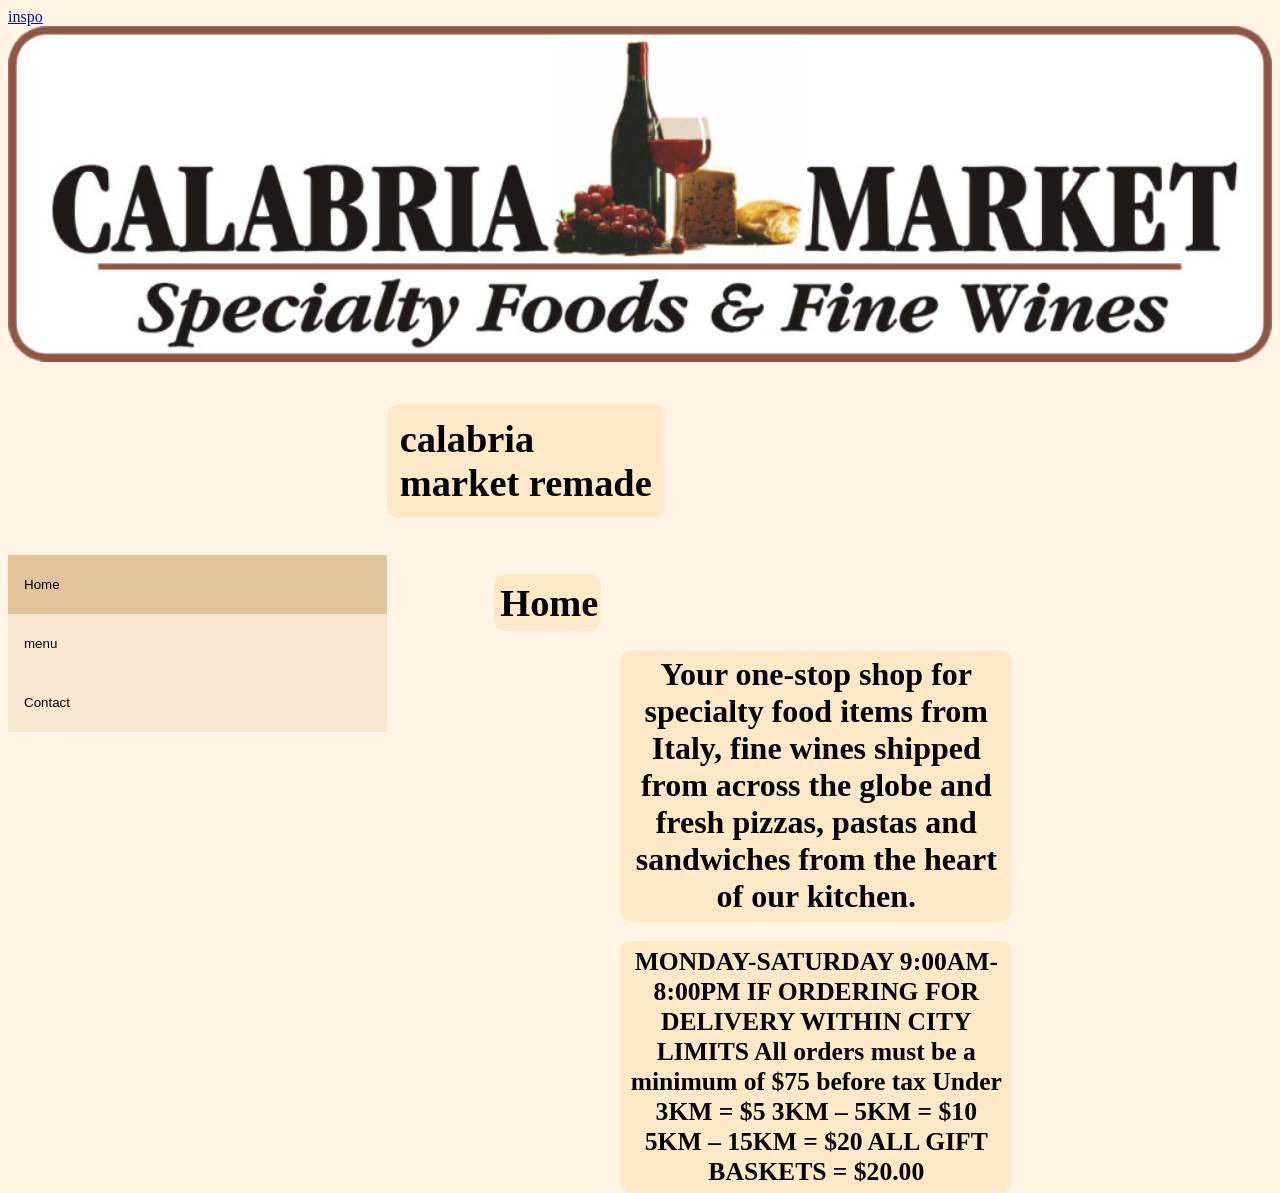
==== index.html @ 01f6b1de "made the nav" ====
<!doctype html>
<html lang="en">
  <head>
    <meta charset="UTF-8" />
    <meta name="viewport" content="width=device-width, initial-scale=1.0" />
    <title>Document</title>
    <link rel="stylesheet" href="css/main.css" />
    <script>
      function openCity(evt, cityName) {
        var i, tabcontent, tablinks;

        tabcontent = document.getElementsByClassName("tabcontent");
        for (i = 0; i < tabcontent.length; i++) {
          tabcontent[i].style.display = "none";
        }

        tablinks = document.getElementsByClassName("tablinks");
        for (i = 0; i < tablinks.length; i++) {
          tablinks[i].className = tablinks[i].className.replace(" active", "");
        }

        document.getElementById(cityName).style.display = "block";
        evt.currentTarget.className += " active";
      }

      window.onload = function () {
        document.querySelector(".tablinks").click();
      };
    </script>
  </head>
  <body>
    <nav><a href="https://calabriamarket.ca/">inspo</a></nav>

    <header>
      <img src="images/calabria-logo.webp" width="100%" />
      <h1 id="titel">calabria market remade</h1>
    </header>
    <nav>
      <div class="tab">
        <button class="tablinks" onclick="openCity(event, 'home')">Home</button>
        <button class="tablinks" onclick="openCity(event, 'menu')">menu</button>
        <button class="tablinks" onclick="openCity(event, 'contact')">
          Contact
        </button>
      </div>
    </nav>

    <section id="home" class="tabcontent">
      <h1>Home</h1>
      <h2>
        Your one-stop shop for specialty food items from Italy, fine wines
        shipped from across the globe and fresh pizzas, pastas and sandwiches
        from the heart of our kitchen.
      </h2>

      <div>
        <h3>
          MONDAY-SATURDAY 9:00AM-8:00PM IF ORDERING FOR DELIVERY WITHIN CITY
          LIMITS All orders must be a minimum of $75 before tax Under 3KM = $5
          3KM – 5KM = $10 5KM – 15KM = $20 ALL GIFT BASKETS = $20.00
        </h3>
      </div>
    </section>

    <section id="menu" class="tabcontent">
      <h2>menu</h2>
      <p>blblbl</p>
    </section>

    <section id="contact" class="tabcontent">
      <h2>the text under this text is a lie</h2>
      <p>blblblbl</p>
    </section>
  </body>
</html>
---- css/main.css ----
body {
  background-color: rgb(254, 244, 228);
}

h1 {
  background-color: rgb(255, 232, 200);
  border-radius: 12px;
  display: flex;
  font-size: 2.4em;
  margin: 3%;
  padding: 1%;
  width: 15%;
  margin-left: 15%;
}
#titel {
  margin-left: 30%;
  width: 20%;
  display: flex;
}
h2 {
  background-color: rgb(255, 232, 200);
  border-radius: 12px;
  display: flex;
  font-size: 2em;
  margin: 3%;
  padding: 1%;
  width: 60%;
  text-align: center;
  margin-left: 35%;
}

p {
  background-color: rgb(255, 232, 200);
  border-radius: 12px;
  display: flex;
  font-size: 1.2em;
  margin: 3%;
  padding: 1%;
  width: 60%;
  text-align: center;
  margin-left: 35%;
}

h3 {
  background-color: rgb(255, 232, 200);
  border-radius: 12px;
  display: flex;
  font-size: 1.6em;
  margin: 3%;
  padding: 1%;
  width: 60%;
  text-align: center;
  margin-left: 35%;
}

footer {
  background-color: rgb(255, 221, 174);
}

.tab {
  float: left;
  background-color: rgb(254, 244, 228);
  width: 30%;
  height: 300px;
}

.tab button {
  background-color: rgb(249, 232, 208);
  color: rgb(0, 0, 0);
  padding: 22px 16px;
  width: 100%;
  border: none;
  outline: none;
  text-align: left;
  cursor: pointer;
  transition: 0.5s;
}

.tab button:hover {
  background-color: rgb(243, 216, 181);
}

.tab button.active {
  background-color: rgb(226, 196, 156);
}

.tabcontent {
  float: left;
  padding: 0px 12px;
  width: 50%;
  height: 300px;
  display: none;
}
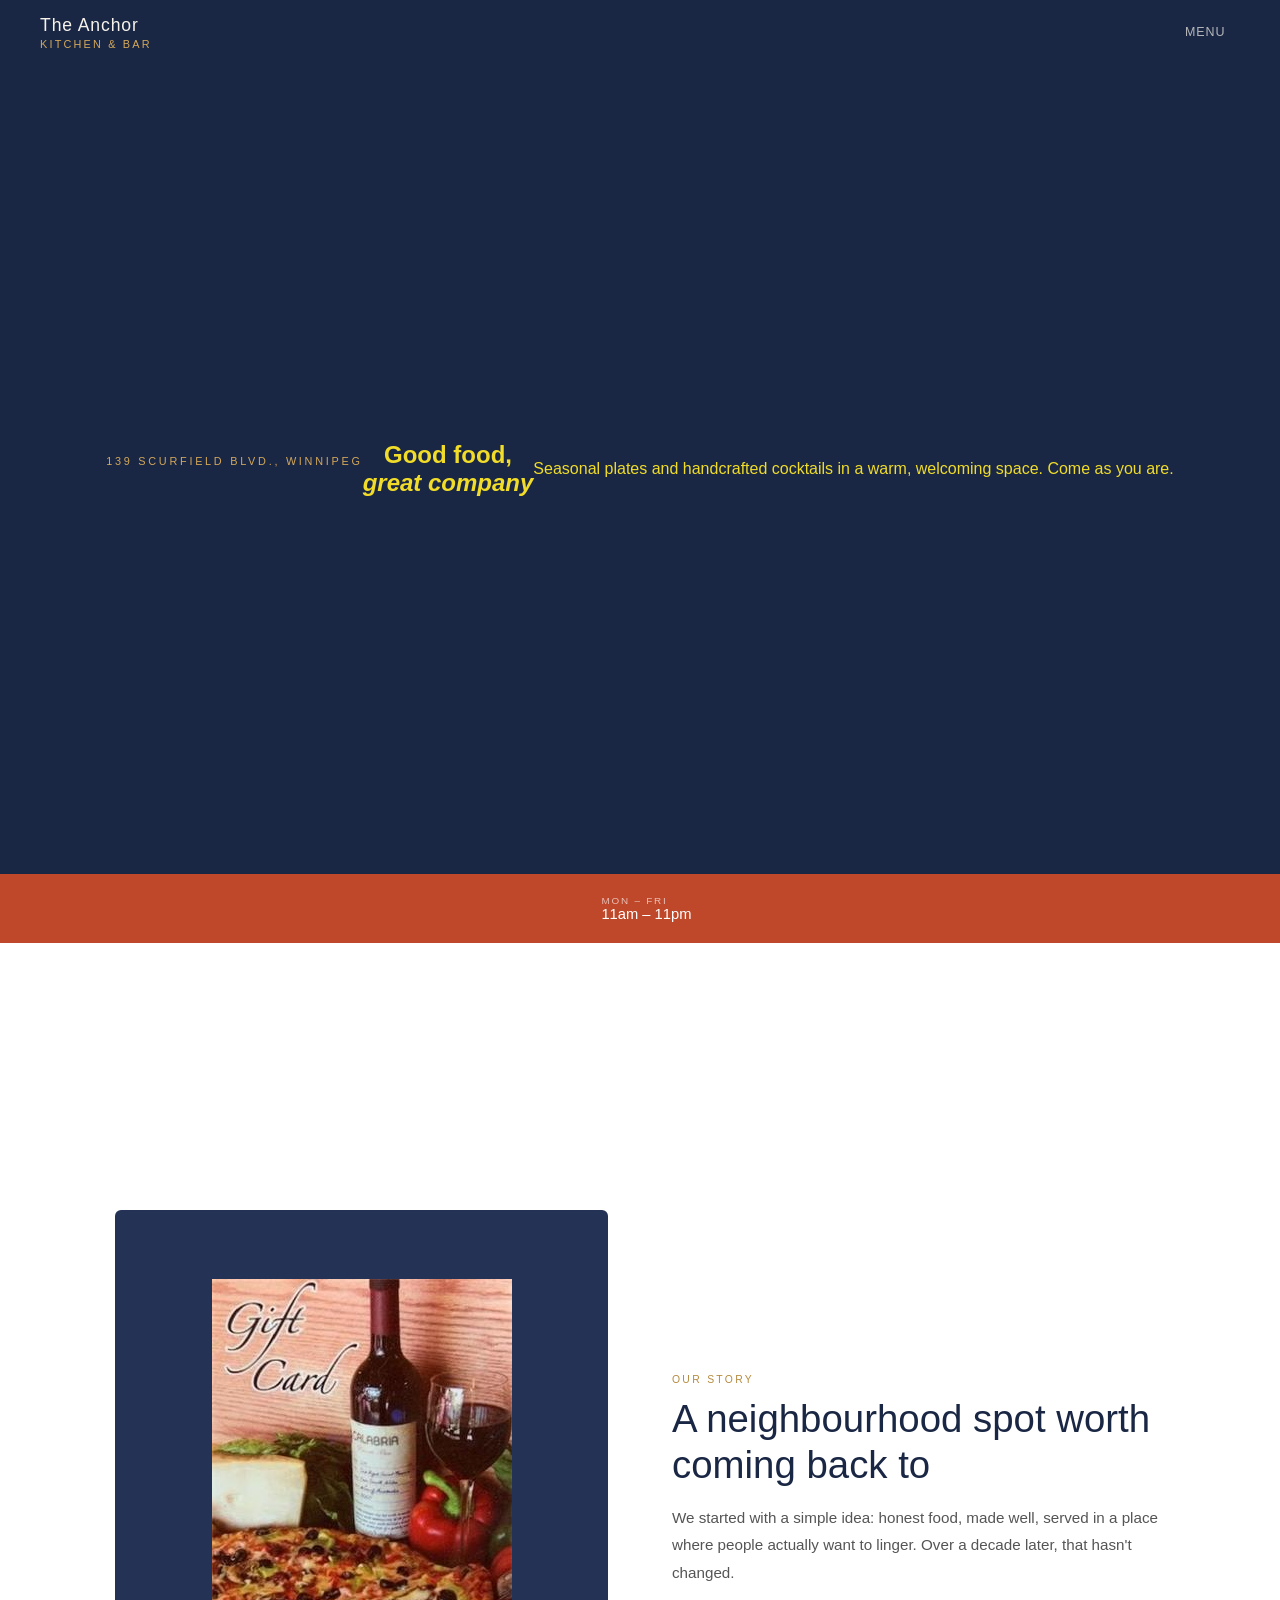
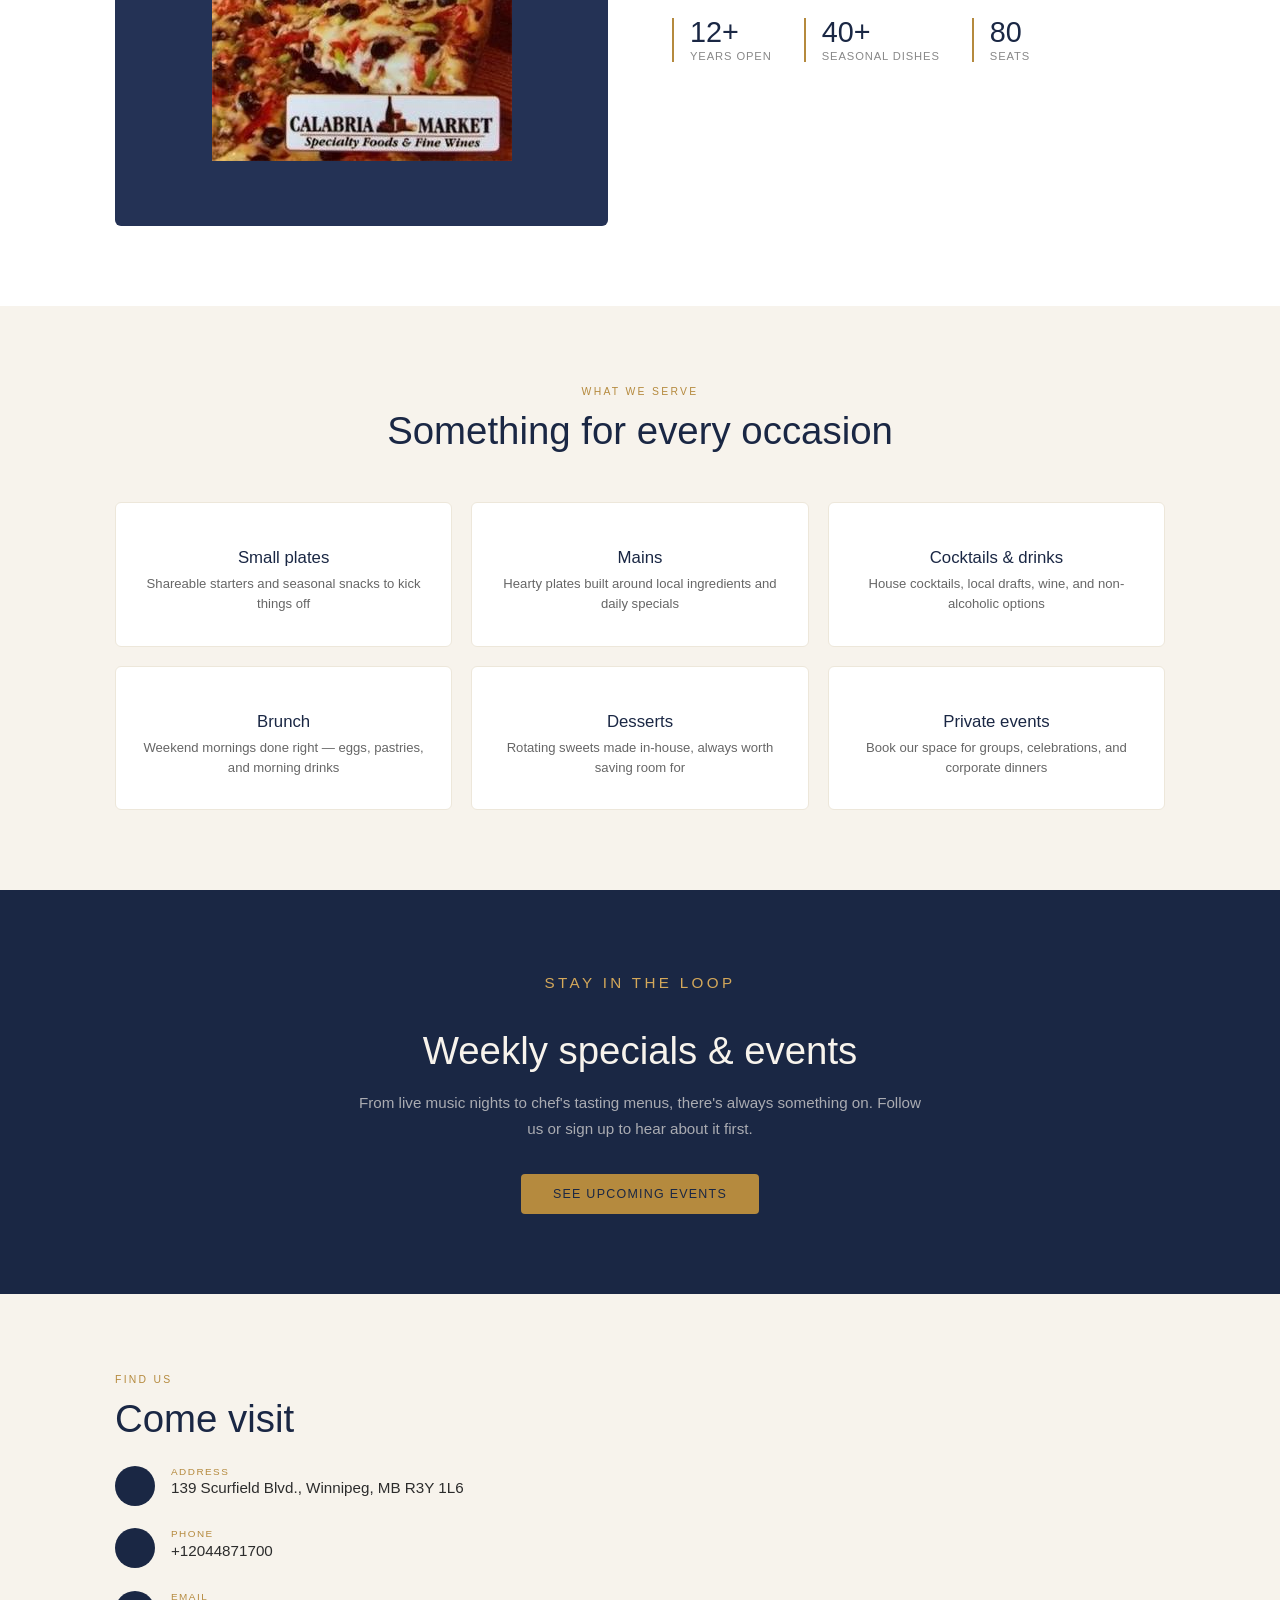
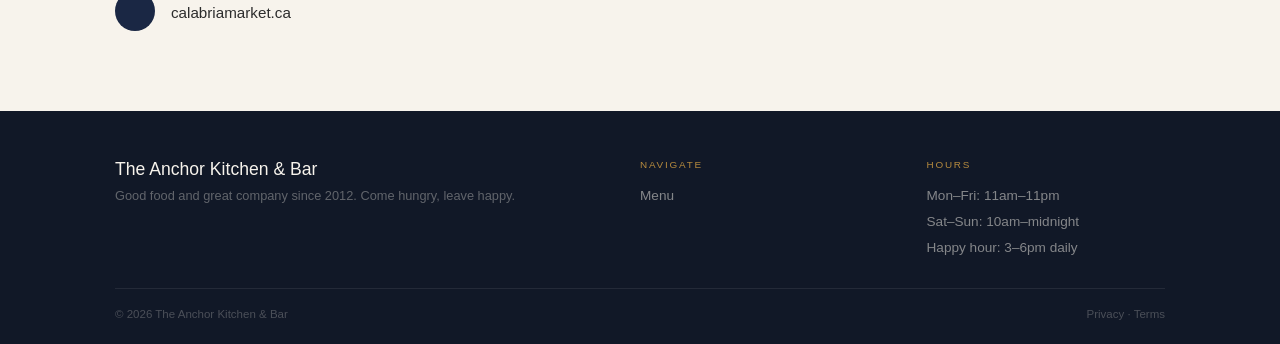
==== commit a33b6be9: "15-06-2026" ====
--- a/index.html
+++ b/index.html
@@ -1,75 +1,181 @@
-<!doctype html>
+<!DOCTYPE html>
 <html lang="en">
-  <head>
-    <meta charset="UTF-8" />
-    <meta name="viewport" content="width=device-width, initial-scale=1.0" />
-    <title>Document</title>
-    <link rel="stylesheet" href="css/main.css" />
-    <script>
-      function openCity(evt, cityName) {
-        var i, tabcontent, tablinks;
+<head>
+<meta charset="UTF-8">
+<meta name="viewport" content="width=device-width, initial-scale=1.0">
+<title>The Anchor Kitchen & Bar</title>
+<link rel="stylesheet" href="css/main.css" />
+</head>
+<body>
 
-        tabcontent = document.getElementsByClassName("tabcontent");
-        for (i = 0; i < tabcontent.length; i++) {
-          tabcontent[i].style.display = "none";
-        }
+<nav>
+  <div class="nav-brand">
+    The Anchor
+    <span>Kitchen & Bar</span>
+  </div>
+  <ul class="nav-links">
+    <li><a href="menu.html">Menu</a></li>
+  </ul>
+</nav>
 
-        tablinks = document.getElementsByClassName("tablinks");
-        for (i = 0; i < tablinks.length; i++) {
-          tablinks[i].className = tablinks[i].className.replace(" active", "");
-        }
+<section class="title" style="color: #f0dc29; text-align: center;">
+    <p class="titel-tag">139 Scurfield Blvd., Winnipeg</p>
+    <h1>Good food,<br><em>great company</em></h1>
+    <p>Seasonal plates and handcrafted cocktails in a warm, welcoming space. Come as you are.</p>
+</section>
 
-        document.getElementById(cityName).style.display = "block";
-        evt.currentTarget.className += " active";
-      }
+<section class="hours-strip">
+  <div class="hours-item">
+    <i class="ti ti-clock"></i>
+    <div>
+      <div class="label">Mon – Fri</div>
+      <div class="val">11am – 11pm</div>
+    </div>
+  </section>
 
-      window.onload = function () {
-        document.querySelector(".tablinks").click();
-      };
-    </script>
-  </head>
-  <body>
-    <nav><a href="https://calabriamarket.ca/">inspo</a></nav>
+  <section class="hours-item">
+    <i class="ti ti-clock"></i>
+    <div>
+      <div class="label">Sat – Sun</div>
+      <div class="val">10am – midnight</div>
+    </div>
+  </div>
+  <div class="hours-item">
+    <i class="ti ti-phone"></i>
+    <div>
+      <div class="label">Reservations</div>
+      <div class="val">(204) 555-0192</div>
+    </div>
+  </div>
+</section>
 
-    <header>
-      <img src="images/calabria-logo.webp" width="100%" />
-      <h1 id="titel">calabria market remade</h1>
-    </header>
-    <nav>
-      <div class="tab">
-        <button class="tablinks" onclick="openCity(event, 'home')">Home</button>
-        <button class="tablinks" onclick="openCity(event, 'menu')">menu</button>
-        <button class="tablinks" onclick="openCity(event, 'contact')">
-          Contact
-        </button>
+<section style="background: #fff;">
+  <div class="about-wrap">
+    <div class="img-block">
+      <div style="text-align:center;">
+        <i class="ti ti-building-store"></i>
+        <img src="images/gift-card.jpg" alt="Interior of the restaurant" />
       </div>
-    </nav>
+    </div>
+    <div>
+      <p class="tag">Our story</p>
+      <h2 class="section-title">A neighbourhood spot worth coming back to</h2>
+      <p class="body-text">We started with a simple idea: honest food, made well, served in a place where people actually want to linger. Over a decade later, that hasn't changed.</p>
+      <div class="stats">
+        <div class="stat"><div class="stat-num">12+</div><div class="stat-label">Years open</div></div>
+        <div class="stat"><div class="stat-num">40+</div><div class="stat-label">Seasonal dishes</div></div>
+        <div class="stat"><div class="stat-num">80</div><div class="stat-label">Seats</div></div>
+      </div>
+    </div>
+  </div>
+</section>
 
-    <section id="home" class="tabcontent">
-      <h1>Home</h1>
-      <h2>
-        Your one-stop shop for specialty food items from Italy, fine wines
-        shipped from across the globe and fresh pizzas, pastas and sandwiches
-        from the heart of our kitchen.
-      </h2>
+<section class="menu-section">
+  <div class="menu-header">
+    <p class="tag">What we serve</p>
+    <h2 class="section-title">Something for every occasion</h2>
+  </div>
+  <div class="menu-grid">
+    <div class="menu-card">
+      <i class="ti ti-salad"></i>
+      <div class="menu-card-name">Small plates</div>
+      <div class="menu-card-desc">Shareable starters and seasonal snacks to kick things off</div>
+    </div>
+    <div class="menu-card">
+      <i class="ti ti-meat"></i>
+      <div class="menu-card-name">Mains</div>
+      <div class="menu-card-desc">Hearty plates built around local ingredients and daily specials</div>
+    </div>
+    <div class="menu-card">
+      <i class="ti ti-glass-full"></i>
+      <div class="menu-card-name">Cocktails & drinks</div>
+      <div class="menu-card-desc">House cocktails, local drafts, wine, and non-alcoholic options</div>
+    </div>
+    <div class="menu-card">
+      <i class="ti ti-coffee"></i>
+      <div class="menu-card-name">Brunch</div>
+      <div class="menu-card-desc">Weekend mornings done right — eggs, pastries, and morning drinks</div>
+    </div>
+    <div class="menu-card">
+      <i class="ti ti-cake"></i>
+      <div class="menu-card-name">Desserts</div>
+      <div class="menu-card-desc">Rotating sweets made in-house, always worth saving room for</div>
+    </div>
+    <div class="menu-card">
+      <i class="ti ti-users"></i>
+      <div class="menu-card-name">Private events</div>
+      <div class="menu-card-desc">Book our space for groups, celebrations, and corporate dinners</div>
+    </div>
+  </div>
+</section>
 
-      <div>
-        <h3>
-          MONDAY-SATURDAY 9:00AM-8:00PM IF ORDERING FOR DELIVERY WITHIN CITY
-          LIMITS All orders must be a minimum of $75 before tax Under 3KM = $5
-          3KM – 5KM = $10 5KM – 15KM = $20 ALL GIFT BASKETS = $20.00
-        </h3>
+<section class="callout">
+  <div class="callout-inner">
+    <p class="tag">Stay in the loop</p>
+    <h2 class="section-title">Weekly specials & events</h2>
+    <p>From live music nights to chef's tasting menus, there's always something on. Follow us or sign up to hear about it first.</p>
+    <a href="#" class="btn btn-filled">See upcoming events</a>
+  </div>
+</section>
+
+<section class="contact-section">
+  <div class="contact-inner">
+    <div>
+      <p class="tag">Find us</p>
+      <h2 class="section-title">Come visit</h2>
+      <div class="contact-list">
+        <div class="contact-row">
+          <div class="contact-icon"><i class="ti ti-map-pin"></i></div>
+          <div>
+            <div class="contact-lbl">Address</div>
+            <div class="contact-val">139 Scurfield Blvd., Winnipeg, MB R3Y 1L6</div>
+          </div>
+        </div>
+        <div class="contact-row">
+          <div class="contact-icon"><i class="ti ti-phone"></i></div>
+          <div>
+            <div class="contact-lbl">Phone</div>
+            <div class="contact-val">+12044871700</div>
+          </div>
+        </div>
+        <div class="contact-row">
+          <div class="contact-icon"><i class="ti ti-mail"></i></div>
+          <div>
+            <div class="contact-lbl">Email</div>
+            <div class="contact-val">calabriamarket.ca</div>
+          </div>
+        </div>
       </div>
-    </section>
+    </div>
+</section>
 
-    <section id="menu" class="tabcontent">
-      <h2>menu</h2>
-      <p>blblbl</p>
-    </section>
+<footer>
+  <div class="footer-inner">
+    <div>
+      <div class="footer-name">The Anchor Kitchen & Bar</div>
+      <div class="footer-sub">Good food and great company since 2012. Come hungry, leave happy.</div>
+    </div>
+    <div>
+      <div class="footer-col-title">Navigate</div>
+      <ul class="footer-links">
+        <li><a href="menu.html">Menu</a></li>
+      
+      </ul>
+    </div>
+    <div>
+      <div class="footer-col-title">Hours</div>
+      <ul class="footer-links">
+        <li><a href="#">Mon–Fri: 11am–11pm</a></li>
+        <li><a href="#">Sat–Sun: 10am–midnight</a></li>
+        <li><a href="#">Happy hour: 3–6pm daily</a></li>
+      </ul>
+    </div>
+  </div>
+  <div class="footer-bottom">
+    <span>© 2026 The Anchor Kitchen & Bar</span>
+    <span>Privacy · Terms</span>
+  </div>
+</footer>
 
-    <section id="contact" class="tabcontent">
-      <h2>the text under this text is a lie</h2>
-      <p>blblblbl</p>
-    </section>
-  </body>
-</html>
+</body>
+</html>
--- a/css/main.css
+++ b/css/main.css
@@ -1,93 +1,791 @@
+* {
+  margin: 0;
+  padding: 0;
+  box-sizing: border-box;
+}
 body {
-  background-color: rgb(254, 244, 228);
-}
-
-h1 {
-  background-color: rgb(255, 232, 200);
-  border-radius: 12px;
-  display: flex;
-  font-size: 2.4em;
-  margin: 3%;
-  padding: 1%;
-  width: 15%;
-  margin-left: 15%;
-}
-#titel {
-  margin-left: 30%;
-  width: 20%;
-  display: flex;
-}
-h2 {
-  background-color: rgb(255, 232, 200);
-  border-radius: 12px;
-  display: flex;
-  font-size: 2em;
-  margin: 3%;
-  padding: 1%;
-  width: 60%;
+  font-family: sans-serif;
+  color: #2c2c2c;
+  background: #fff;
+}
+
+:root {
+  --navy: #1a2744;
+  --navy-light: #243255;
+  --sand: #f7f3ec;
+  --sand-dark: #ede7da;
+  --rust: #c0482a;
+  --brass: #b58a3e;
+  --brass-light: #d4a85a;
+  --indent: 3rem;
+}
+
+nav {
+  position: sticky;
+  top: 0;
+  background: var(--navy);
+  display: flex;
+  align-items: center;
+  justify-content: space-between;
+  padding: 0 2.5rem;
+  height: 64px;
+  z-index: 100;
+}
+.nav-brand {
+  color: var(--sand);
+  font-size: 1.1rem;
+  font-weight: 500;
+  letter-spacing: 0.05em;
+}
+.nav-brand span {
+  color: var(--brass-light);
+  font-size: 0.68rem;
+  letter-spacing: 0.2em;
+  text-transform: uppercase;
+  display: block;
+  font-weight: 400;
+  margin-top: 2px;
+}
+.nav-links {
+  display: flex;
+  gap: 0;
+  list-style: none;
+}
+.nav-links a {
+  color: rgba(247, 243, 236, 0.7);
+  text-decoration: none;
+  font-size: 0.78rem;
+  letter-spacing: 0.08em;
+  text-transform: uppercase;
+  font-weight: 500;
+  padding: 0 0.9rem;
+  line-height: 64px;
+  transition: color 0.2s;
+}
+.nav-links a:hover {
+  color: var(--brass-light);
+}
+.nav-links .nav-cta {
+  background: var(--rust);
+  color: #fff;
+  border-radius: 4px;
+  line-height: 36px;
+  height: 36px;
+  align-self: center;
+  display: inline-block;
+  padding: 0 1.1rem;
+}
+
+.title {
+  background: var(--navy);
+  min-height: 90vh;
+  display: flex;
+  align-items: center;
+  justify-content: center;
   text-align: center;
-  margin-left: 35%;
-}
-
-p {
-  background-color: rgb(255, 232, 200);
-  border-radius: 12px;
-  display: flex;
-  font-size: 1.2em;
-  margin: 3%;
-  padding: 1%;
-  width: 60%;
+  padding: 4rem 2rem;
+}
+
+.titel-tag {
+  font-size: 0.68rem;
+  letter-spacing: 0.25em;
+  text-transform: uppercase;
+  color: var(--brass-light);
+  font-weight: 500;
+  margin-bottom: 1.2rem;
+}
+.titel h1 {
+  font-size: clamp(2.4rem, 5vw, 4.2rem);
+  color: var(--sand);
+  font-weight: 500;
+  line-height: 1.15;
+  margin-bottom: 1rem;
+}
+.titel h1 em {
+  font-style: italic;
+  color: var(--brass-light);
+}
+.titel p {
+  font-size: 1.05rem;
+  color: rgba(247, 243, 236, 0.65);
+  max-width: 500px;
+  margin: 0 auto 2.5rem;
+  line-height: 1.7;
+}
+.btn {
+  display: inline-block;
+  padding: 0.8rem 2rem;
+  border-radius: 4px;
+  text-decoration: none;
+  font-size: 0.78rem;
+  letter-spacing: 0.1em;
+  text-transform: uppercase;
+  font-weight: 500;
+  cursor: pointer;
+  transition: all 0.2s;
+}
+.btn-filled {
+  background: var(--brass);
+  color: var(--navy);
+}
+.btn-filled:hover {
+  background: var(--brass-light);
+}
+.btn-ghost {
+  border: 1.5px solid rgba(247, 243, 236, 0.35);
+  color: var(--sand);
+  background: transparent;
+}
+.btn-ghost:hover {
+  border-color: var(--sand);
+}
+
+.hours-strip {
+  background: var(--rust);
+  display: flex;
+  justify-content: center;
+  gap: 4rem;
+  flex-wrap: wrap;
+  padding: 1.3rem 2rem;
+}
+.hours-item {
+  color: #fff;
+  display: flex;
+  align-items: center;
+  gap: 0.8rem;
+}
+.hours-item i {
+  font-size: 1.1rem;
+  color: rgba(255, 255, 255, 0.7);
+}
+.hours-item .label {
+  font-size: 0.62rem;
+  letter-spacing: 0.18em;
+  text-transform: uppercase;
+  color: rgba(255, 255, 255, 0.65);
+}
+.hours-item .val {
+  font-size: 0.92rem;
+  font-weight: 500;
+}
+
+section {
+  padding: 5rem 2.5rem;
+}
+
+.about-wrap {
+  max-width: 1050px;
+  margin: 0 auto;
+  display: grid;
+  grid-template-columns: 1fr 1fr;
+  gap: 4rem;
+  align-items: center;
+}
+.tag {
+  font-size: 0.65rem;
+  letter-spacing: 0.22em;
+  text-transform: uppercase;
+  color: var(--brass);
+  font-weight: 500;
+  margin-bottom: 0.7rem;
+}
+.section-title {
+  font-size: clamp(1.7rem, 3vw, 2.4rem);
+  font-weight: 500;
+  color: var(--navy);
+  line-height: 1.2;
+  margin-bottom: 1rem;
+}
+.body-text {
+  font-size: 0.95rem;
+  color: #555;
+  line-height: 1.8;
+  max-width: 500px;
+}
+.stats {
+  display: flex;
+  gap: 2rem;
+  margin-top: 2rem;
+  flex-wrap: wrap;
+}
+.stat {
+  border-left: 2px solid var(--brass);
+  padding-left: 1rem;
+}
+.stat-num {
+  font-size: 1.8rem;
+  font-weight: 500;
+  color: var(--navy);
+  line-height: 1;
+}
+.stat-label {
+  font-size: 0.7rem;
+  letter-spacing: 0.08em;
+  text-transform: uppercase;
+  color: #888;
+  margin-top: 0.2rem;
+}
+
+.img-block {
+  background: var(--navy-light);
+  border-radius: 6px;
+  aspect-ratio: 4/5;
+  display: flex;
+  align-items: center;
+  justify-content: center;
+  color: rgba(247, 243, 236, 0.2);
+  font-size: 0.8rem;
+  letter-spacing: 0.1em;
+  text-transform: uppercase;
+}
+.img-block i {
+  font-size: 3rem;
+  display: block;
+  margin-bottom: 0.5rem;
   text-align: center;
-  margin-left: 35%;
-}
-
-h3 {
-  background-color: rgb(255, 232, 200);
-  border-radius: 12px;
-  display: flex;
-  font-size: 1.6em;
-  margin: 3%;
-  padding: 1%;
-  width: 60%;
+  color: rgba(247, 243, 236, 0.2);
+}
+
+.menu-section {
+  background: var(--sand);
+}
+.menu-header {
   text-align: center;
-  margin-left: 35%;
+  max-width: 600px;
+  margin: 0 auto 3rem;
+}
+.menu-grid {
+  max-width: 1050px;
+  margin: 0 auto;
+  display: grid;
+  grid-template-columns: repeat(3, 1fr);
+  gap: 1.2rem;
+}
+.menu-card {
+  background: #fff;
+  border-radius: 6px;
+  padding: 2rem 1.5rem;
+  border: 1px solid var(--sand-dark);
+  text-align: center;
+  transition: transform 0.2s;
+  cursor: pointer;
+}
+.menu-card:hover {
+  transform: translateY(-3px);
+}
+.menu-card i {
+  font-size: 2rem;
+  color: var(--brass);
+  display: block;
+  margin-bottom: 0.8rem;
+}
+.menu-card-name {
+  font-size: 1.05rem;
+  font-weight: 500;
+  color: var(--navy);
+  margin-bottom: 0.4rem;
+}
+.menu-card-desc {
+  font-size: 0.82rem;
+  color: #666;
+  line-height: 1.5;
+}
+
+.callout {
+  background: var(--navy);
+  text-align: center;
+}
+.callout-inner {
+  max-width: 580px;
+  margin: 0 auto;
+}
+.callout .tag {
+  color: var(--brass-light);
+}
+.callout .section-title {
+  color: var(--sand);
+}
+.callout p {
+  color: rgba(247, 243, 236, 0.65);
+  line-height: 1.7;
+  margin-bottom: 2rem;
+  font-size: 0.95rem;
+}
+
+.contact-section {
+  background: var(--sand);
+}
+.contact-inner {
+  max-width: 1050px;
+  margin: 0 auto;
+  display: grid;
+  grid-template-columns: 1fr 1fr;
+  gap: 4rem;
+  align-items: start;
+}
+.contact-list {
+  margin-top: 1.5rem;
+  display: flex;
+  flex-direction: column;
+  gap: 1.4rem;
+}
+.contact-row {
+  display: flex;
+  align-items: flex-start;
+  gap: 1rem;
+}
+.contact-icon {
+  width: 40px;
+  height: 40px;
+  flex-shrink: 0;
+  background: var(--navy);
+  border-radius: 50%;
+  display: flex;
+  align-items: center;
+  justify-content: center;
+}
+.contact-icon i {
+  font-size: 1rem;
+  color: var(--brass-light);
+}
+.contact-lbl {
+  font-size: 0.62rem;
+  letter-spacing: 0.15em;
+  text-transform: uppercase;
+  color: var(--brass);
+  font-weight: 500;
+  margin-bottom: 0.15rem;
+}
+.contact-val {
+  font-size: 0.95rem;
+  color: #2c2c2c;
+}
+
+.map-box {
+  background: var(--navy-light);
+  border-radius: 6px;
+  height: 300px;
+  display: flex;
+  flex-direction: column;
+  align-items: center;
+  justify-content: center;
+  color: rgba(247, 243, 236, 0.4);
+  gap: 0.7rem;
+}
+.map-box i {
+  font-size: 2.5rem;
+}
+.map-box span {
+  font-size: 0.8rem;
+  letter-spacing: 0.1em;
+  text-transform: uppercase;
 }
 
 footer {
-  background-color: rgb(255, 221, 174);
-}
-
-.tab {
-  float: left;
-  background-color: rgb(254, 244, 228);
-  width: 30%;
-  height: 300px;
-}
-
-.tab button {
-  background-color: rgb(249, 232, 208);
-  color: rgb(0, 0, 0);
-  padding: 22px 16px;
-  width: 100%;
-  border: none;
-  outline: none;
-  text-align: left;
-  cursor: pointer;
-  transition: 0.5s;
-}
-
-.tab button:hover {
-  background-color: rgb(243, 216, 181);
-}
-
-.tab button.active {
-  background-color: rgb(226, 196, 156);
-}
-
-.tabcontent {
-  float: left;
-  padding: 0px 12px;
-  width: 50%;
-  height: 300px;
-  display: none;
-}
+  background: #111827;
+  padding: 3rem 2.5rem 1.5rem;
+}
+.footer-inner {
+  max-width: 1050px;
+  margin: 0 auto;
+  display: grid;
+  grid-template-columns: 2fr 1fr 1fr;
+  gap: 3rem;
+  padding-bottom: 2rem;
+  border-bottom: 1px solid rgba(255, 255, 255, 0.08);
+}
+.footer-name {
+  color: var(--sand);
+  font-size: 1.1rem;
+  font-weight: 500;
+  margin-bottom: 0.4rem;
+}
+.footer-sub {
+  font-size: 0.8rem;
+  color: rgba(247, 243, 236, 0.35);
+  line-height: 1.6;
+}
+.footer-col-title {
+  font-size: 0.62rem;
+  letter-spacing: 0.18em;
+  text-transform: uppercase;
+  color: var(--brass);
+  font-weight: 500;
+  margin-bottom: 1rem;
+}
+.footer-links {
+  list-style: none;
+  display: flex;
+  flex-direction: column;
+  gap: 0.5rem;
+}
+.footer-links a {
+  color: rgba(247, 243, 236, 0.5);
+  text-decoration: none;
+  font-size: 0.85rem;
+  transition: color 0.2s;
+}
+.footer-links a:hover {
+  color: var(--brass-light);
+}
+.footer-bottom {
+  max-width: 1050px;
+  margin: 1.2rem auto 0;
+  font-size: 0.72rem;
+  color: rgba(247, 243, 236, 0.25);
+  display: flex;
+  justify-content: space-between;
+}
+
+@media (max-width: 900px) {
+  nav {
+    padding: 0 1.5rem;
+  }
+  .nav-links {
+    display: none;
+  }
+  section {
+    padding: 3.5rem 1.5rem;
+  }
+  .about-wrap {
+    grid-template-columns: 1fr;
+    gap: 2rem;
+  }
+  .img-block {
+    aspect-ratio: 16/9;
+  }
+  .menu-grid {
+    grid-template-columns: 1fr 1fr;
+  }
+  .contact-inner {
+    grid-template-columns: 1fr;
+    gap: 2rem;
+  }
+  .footer-inner {
+    grid-template-columns: 1fr 1fr;
+    gap: 2rem;
+  }
+  .hours-strip {
+    gap: 2rem;
+  }
+}
+
+@media (max-width: 600px) {
+  .menu-grid {
+    grid-template-columns: 1fr;
+  }
+  .footer-inner {
+    grid-template-columns: 1fr;
+  }
+}
+
+      /* TITEL */
+      .titel {
+        background: var(--navy);
+        padding: 4rem var(--indent) 3.5rem;
+        text-align: center;
+      }
+      .titel-tag {
+        font-size: 0.68rem;
+        letter-spacing: 0.25em;
+        text-transform: uppercase;
+        color: var(--brass-light);
+        font-weight: 500;
+        margin-bottom: 1rem;
+      }
+      .titel h1 {
+        font-size: clamp(2.2rem, 5vw, 4rem);
+        color: var(--sand);
+        font-weight: 500;
+        line-height: 1.15;
+        margin-bottom: 0.8rem;
+      }
+      .titel h1 em {
+        font-style: italic;
+        color: var(--brass-light);
+      }
+      .titel p {
+        font-size: 1rem;
+        color: rgba(247, 243, 236, 0.65);
+        max-width: 480px;
+        margin: 0 auto;
+        line-height: 1.7;
+      }
+
+      /* TABS */
+      .tab-bar {
+        background: var(--navy-light);
+        display: flex;
+        overflow-x: auto;
+        border-bottom: 2px solid var(--rust);
+        padding: 0 var(--indent);
+      }
+      .tab-bar::-webkit-scrollbar {
+        height: 3px;
+      }
+      .tab-bar::-webkit-scrollbar-thumb {
+        background: var(--brass);
+      }
+      .tab {
+        padding: 0.85rem 1.3rem;
+        color: rgba(247, 243, 236, 0.55);
+        font-size: 0.7rem;
+        letter-spacing: 0.12em;
+        text-transform: uppercase;
+        font-weight: 500;
+        cursor: pointer;
+        white-space: nowrap;
+        border-bottom: 2px solid transparent;
+        margin-bottom: -2px;
+        transition: all 0.2s;
+      }
+      .tab:hover {
+        color: var(--sand);
+      }
+      .tab.active {
+        color: var(--brass-light);
+        border-bottom-color: var(--brass-light);
+      }
+
+      /* MENU BODY */
+      .menu-body {
+        padding: 3rem var(--indent) 4rem;
+      }
+      .panel {
+        display: none;
+        max-width: 900px;
+        margin: 0 auto;
+      }
+      .panel.active {
+        display: block;
+      }
+
+      .section-head {
+        margin-bottom: 2rem;
+      }
+      .section-head .tag {
+        font-size: 0.6rem;
+        letter-spacing: 0.22em;
+        text-transform: uppercase;
+        color: var(--brass);
+        font-weight: 500;
+        margin-bottom: 0.4rem;
+      }
+      .section-head h2 {
+        font-size: 1.8rem;
+        font-weight: 500;
+        color: var(--navy);
+        line-height: 1.2;
+        margin-bottom: 0.5rem;
+      }
+      .section-head p {
+        font-size: 0.88rem;
+        color: #666;
+        line-height: 1.7;
+        max-width: 560px;
+      }
+
+      .note {
+        background: var(--sand);
+        border-left: 3px solid var(--brass);
+        border-radius: 0 4px 4px 0;
+        padding: 0.7rem 1rem;
+        font-size: 0.78rem;
+        color: #555;
+        margin-bottom: 2rem;
+        line-height: 1.5;
+      }
+
+      .cat-block {
+        margin-bottom: 2.5rem;
+      }
+      .cat-title {
+        font-size: 0.62rem;
+        letter-spacing: 0.22em;
+        text-transform: uppercase;
+        color: var(--rust);
+        font-weight: 500;
+        margin-bottom: 1rem;
+        padding-bottom: 0.5rem;
+        border-bottom: 1px solid var(--sand-dark);
+      }
+
+      .item {
+        display: flex;
+        justify-content: space-between;
+        align-items: flex-start;
+        padding: 0.65rem 0;
+        border-bottom: 0.5px solid #eee;
+        gap: 1rem;
+      }
+      .item:last-child {
+        border-bottom: none;
+      }
+      .item-left {
+        flex: 1;
+      }
+      .item-name {
+        font-size: 0.92rem;
+        font-weight: 500;
+        color: var(--navy);
+        margin-bottom: 0.2rem;
+      }
+      .item-desc {
+        font-size: 0.78rem;
+        color: #777;
+        line-height: 1.5;
+      }
+      .item-price {
+        font-size: 0.88rem;
+        font-weight: 500;
+        color: var(--brass);
+        white-space: nowrap;
+        padding-top: 0.1rem;
+      }
+      .size-prices {
+        display: flex;
+        flex-direction: column;
+        gap: 0.2rem;
+        text-align: right;
+      }
+      .size-price {
+        font-size: 0.75rem;
+        color: #777;
+        white-space: nowrap;
+      }
+      .size-price strong {
+        color: var(--brass);
+        font-weight: 500;
+      }
+
+      .pizza-grid {
+        display: grid;
+        grid-template-columns: 1fr 1fr;
+        gap: 0.8rem;
+      }
+      .pizza-card {
+        background: var(--sand);
+        border-radius: 6px;
+        padding: 1rem 1.1rem;
+        border: 1px solid var(--sand-dark);
+      }
+      .pizza-card-name {
+        font-size: 0.9rem;
+        font-weight: 500;
+        color: var(--navy);
+        margin-bottom: 0.3rem;
+      }
+      .pizza-card-desc {
+        font-size: 0.75rem;
+        color: #666;
+        line-height: 1.5;
+      }
+
+      .toppings-grid {
+        display: grid;
+        grid-template-columns: 1fr 1fr;
+        gap: 1.5rem;
+        margin-top: 1rem;
+      }
+      .topping-cat-name {
+        font-size: 0.6rem;
+        letter-spacing: 0.18em;
+        text-transform: uppercase;
+        color: var(--brass);
+        font-weight: 500;
+        margin-bottom: 0.5rem;
+      }
+      .topping-list {
+        font-size: 0.78rem;
+        color: #555;
+        line-height: 1.8;
+      }
+
+      .deal-strip {
+        background: var(--navy);
+        border-radius: 6px;
+        padding: 1.2rem 1.5rem;
+        margin-bottom: 2rem;
+        display: flex;
+        gap: 1.5rem;
+        flex-wrap: wrap;
+        align-items: center;
+      }
+      .deal-icon {
+        color: var(--brass-light);
+        font-size: 1.6rem;
+      }
+      .deal-title {
+        color: var(--sand);
+        font-size: 0.9rem;
+        font-weight: 500;
+        margin-bottom: 0.2rem;
+      }
+      .deal-text p {
+        color: rgba(247, 243, 236, 0.65);
+        font-size: 0.78rem;
+        line-height: 1.5;
+      }
+
+      .deli-blocks {
+        display: grid;
+        grid-template-columns: 1fr 1fr;
+        gap: 1.5rem;
+      }
+      .deli-block {
+        background: var(--sand);
+        border-radius: 6px;
+        padding: 1.2rem;
+        border: 1px solid var(--sand-dark);
+      }
+      .deli-block-title {
+        font-size: 0.78rem;
+        font-weight: 500;
+        color: var(--navy);
+        margin-bottom: 0.4rem;
+      }
+      .deli-block p {
+        font-size: 0.78rem;
+        color: #666;
+        line-height: 1.6;
+      }
+
+      .footer-bar {
+        background: var(--navy);
+        padding: 2rem var(--indent);
+        text-align: center;
+      }
+      .footer-bar .note-text {
+        color: rgba(247, 243, 236, 0.5);
+        font-size: 0.65rem;
+        letter-spacing: 0.2em;
+        text-transform: uppercase;
+        margin-bottom: 0.5rem;
+      }
+      .footer-bar .addr {
+        color: var(--sand);
+        font-size: 0.9rem;
+        font-weight: 500;
+      }
+      .footer-bar .hrs {
+        color: rgba(247, 243, 236, 0.5);
+        font-size: 0.78rem;
+        margin-top: 0.3rem;
+      }
+
+      @media (max-width: 700px) {
+        :root {
+          --indent: 1.25rem;
+        }
+        .pizza-grid,
+        .toppings-grid,
+        .deli-blocks {
+          grid-template-columns: 1fr;
+        }
+        nav {
+          padding: 0 var(--indent);
+        }
+        .nav-links {
+          display: none;
+        }
+      }
